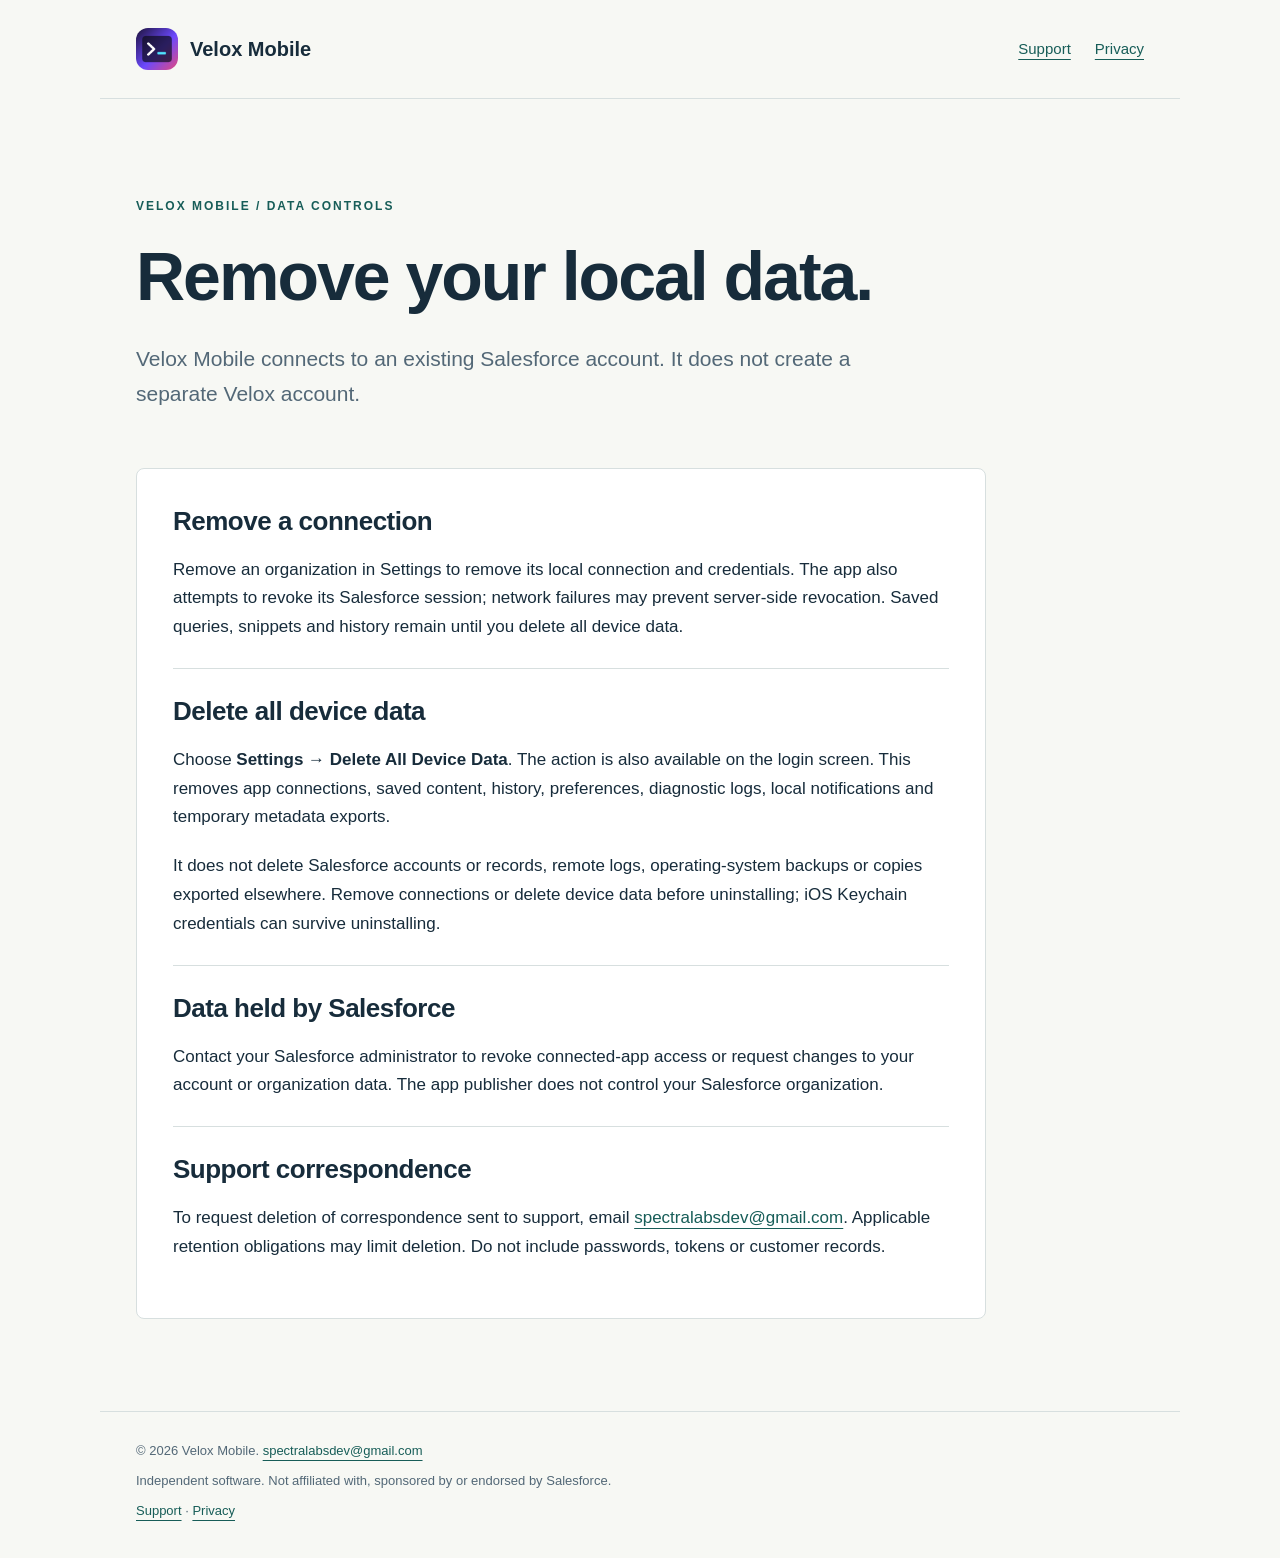
==== docs/data-deletion/index.html @ 3cc30a09 "Publish public documentation, support and privacy pages" ====
<!doctype html>
<html lang="en"><head><meta charset="utf-8"><meta name="viewport" content="width=device-width,initial-scale=1">
<title>Remove connections and data | Velox Mobile</title><meta name="description" content="How to remove local Velox Mobile connections, saved content and support correspondence.">
<link rel="canonical" href="https://spectralabsdev.github.io/velox-mobile/data-deletion/"><link rel="stylesheet" href="../style.css"></head>
<body><a class="skip" href="#main">Skip to content</a>
<header><a class="brand" href="../"><img src="../icon.png" width="42" height="42" alt="">Velox Mobile</a><nav aria-label="Main"><a href="../support/">Support</a><a href="../privacy/">Privacy</a></nav></header>
<main id="main"><div class="hero"><span class="eyebrow">Velox Mobile / Data controls</span><h1>Remove your local data.</h1><p class="intro">Velox Mobile connects to an existing Salesforce account. It does not create a separate Velox account.</p></div><article><section><h2>Remove a connection</h2><p>Remove an organization in Settings to remove its local connection and credentials. The app also attempts to revoke its Salesforce session; network failures may prevent server-side revocation. Saved queries, snippets and history remain until you delete all device data.</p></section><section><h2>Delete all device data</h2><p>Choose <strong>Settings → Delete All Device Data</strong>. The action is also available on the login screen. This removes app connections, saved content, history, preferences, diagnostic logs, local notifications and temporary metadata exports.</p><p>It does not delete Salesforce accounts or records, remote logs, operating-system backups or copies exported elsewhere. Remove connections or delete device data before uninstalling; iOS Keychain credentials can survive uninstalling.</p></section><section><h2>Data held by Salesforce</h2><p>Contact your Salesforce administrator to revoke connected-app access or request changes to your account or organization data. The app publisher does not control your Salesforce organization.</p></section><section><h2>Support correspondence</h2><p>To request deletion of correspondence sent to support, email <a href="mailto:spectralabsdev@gmail.com">spectralabsdev@gmail.com</a>. Applicable retention obligations may limit deletion. Do not include passwords, tokens or customer records.</p></section></article></main><footer><p>© 2026 Velox Mobile. <a href="mailto:spectralabsdev@gmail.com">spectralabsdev@gmail.com</a></p><p>Independent software. Not affiliated with, sponsored by or endorsed by Salesforce.</p><p><a href="../support/">Support</a> · <a href="../privacy/">Privacy</a></p></footer></body></html>
---- docs/style.css ----
:root{color-scheme:light;--ink:#172c3b;--muted:#536877;--accent:#175d58;--line:#d7dfdf;--paper:#f7f8f4}
*{box-sizing:border-box}body{margin:0;background:var(--paper);color:var(--ink);font:17px/1.7 -apple-system,BlinkMacSystemFont,"Segoe UI",sans-serif}
a{color:var(--accent);text-underline-offset:5px}a:hover{text-decoration-thickness:2px}a:focus-visible{outline:3px solid #b7682e;outline-offset:6px}
header,main,footer{max-width:1080px;margin:auto;padding:28px 36px}header{display:flex;align-items:center;justify-content:space-between;gap:24px;border-bottom:1px solid var(--line)}
.brand{font-size:20px;font-weight:750;text-decoration:none;color:var(--ink);display:flex;gap:12px;align-items:center}.brand img{border-radius:12px}nav{display:flex;flex-wrap:wrap;gap:24px;font-size:15px}
.hero{padding:64px 0 36px;max-width:850px}.eyebrow{font-size:12px;letter-spacing:2px;font-weight:750;text-transform:uppercase;color:var(--accent)}
h1{font-size:clamp(38px,6vw,68px);line-height:1.07;letter-spacing:-2px;font-weight:650;margin:20px 0 28px}h2{font-size:26px;line-height:1.25;letter-spacing:-.5px;margin:0 0 18px}h3{font-size:19px}
p{margin:0 0 20px}.intro{font-size:21px;color:var(--muted);max-width:760px}.meta{font-size:14px;color:var(--muted)}.status{display:inline-block;border:1px solid var(--line);border-radius:30px;padding:5px 14px;font-size:13px;font-weight:650;background:#edf1e9}
.grid{display:grid;grid-template-columns:1fr 1fr;gap:28px;margin:28px 0 44px}.card{padding:30px 0;border-top:2px solid var(--ink)}.card .number{font:12px ui-monospace,monospace;color:var(--muted);display:block;margin-bottom:24px}
.button{display:inline-block;padding:12px 21px;background:var(--accent);color:white;text-decoration:none;border-radius:5px;font-weight:650}.button:hover{background:#104b47;color:white}
article{max-width:850px;background:#fff;border:1px solid var(--line);padding:36px;border-radius:8px}article section+section{border-top:1px solid var(--line);padding-top:26px;margin-top:26px}li{margin:8px 0}
aside{padding:20px 24px;border-left:3px solid var(--accent);background:#edf1e9;margin:26px 0}.actions{display:flex;gap:20px;align-items:center;flex-wrap:wrap;margin-top:26px}
footer{font-size:13px;color:var(--muted);border-top:1px solid var(--line);margin-top:64px}footer p{margin:0 0 8px}.skip{position:absolute;left:-10000px}.skip:focus{left:20px;top:12px;background:white;padding:10px;z-index:3}
@media(max-width:650px){header{align-items:flex-start;flex-direction:column;gap:16px}header,main,footer{padding:22px}.hero{padding:38px 0 20px}h1{letter-spacing:-1px}.grid{grid-template-columns:1fr;gap:0}article{padding:23px}.intro{font-size:19px}nav{gap:18px}}
@media(prefers-reduced-motion:no-preference){html{scroll-behavior:smooth}}
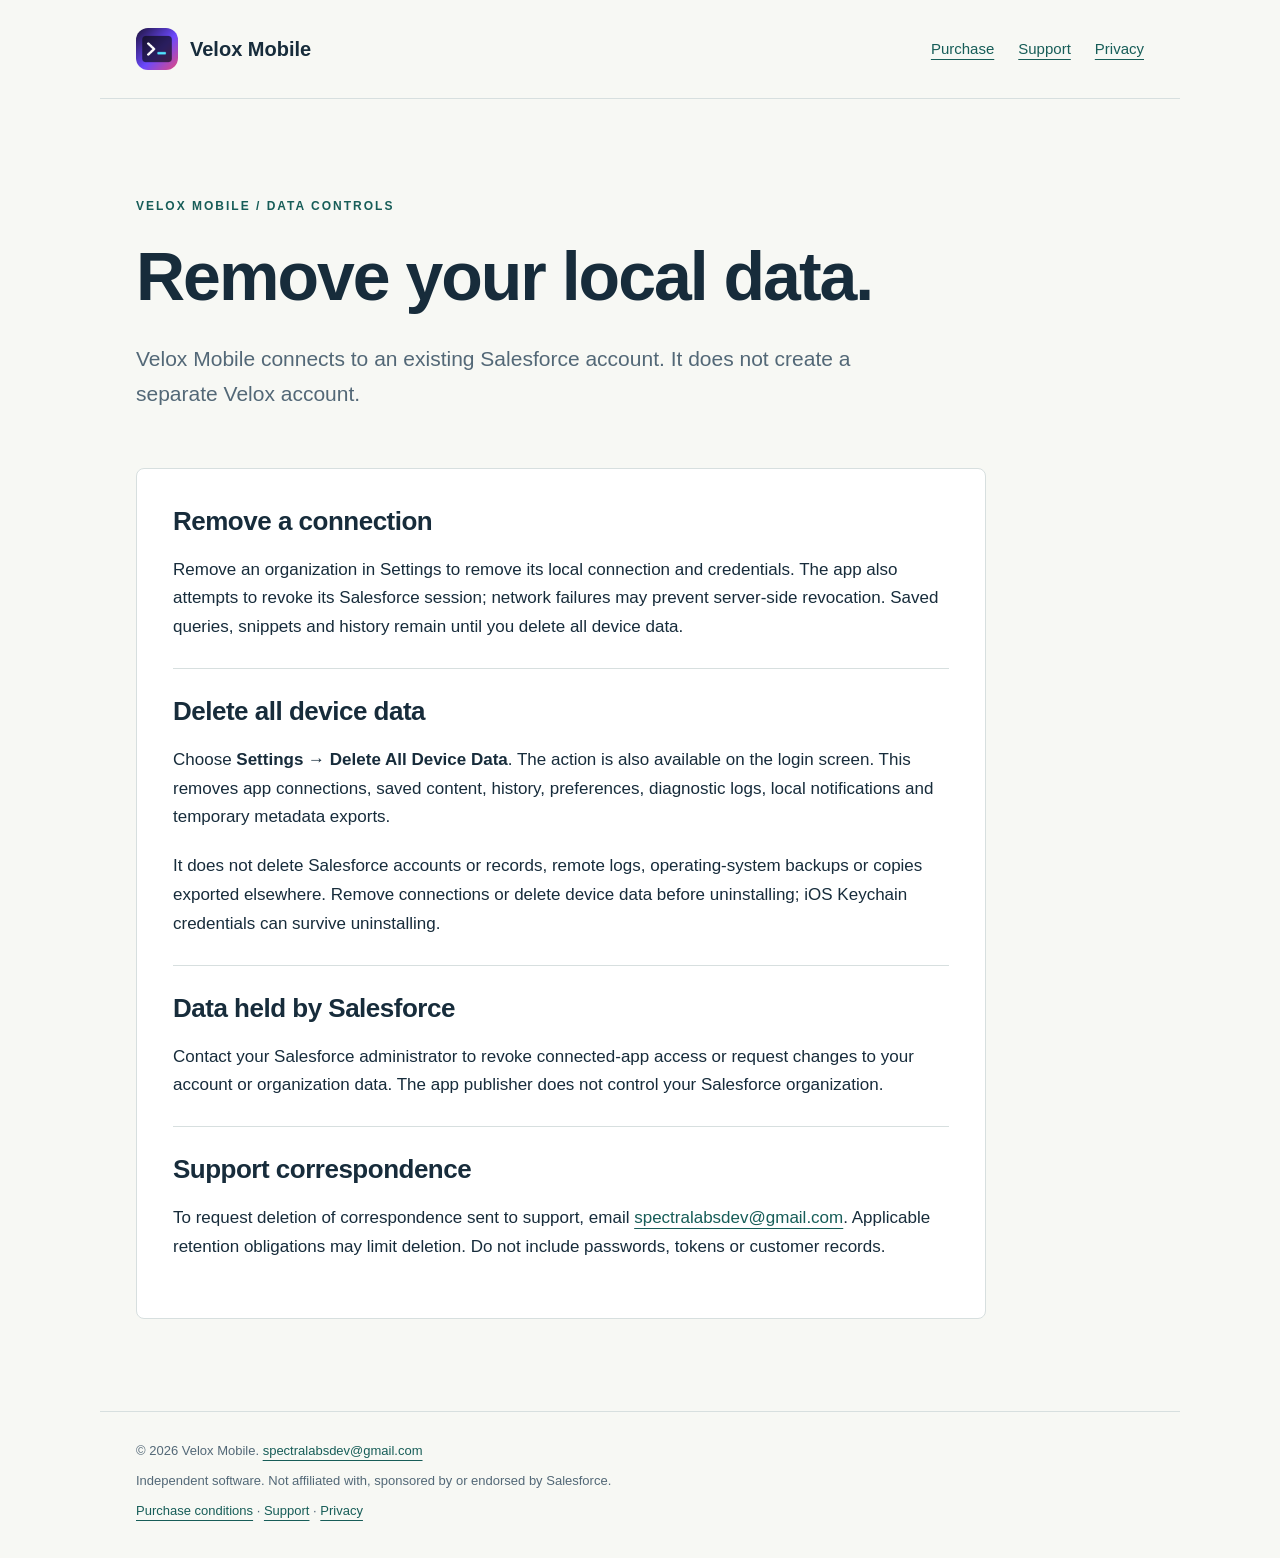
==== commit ba65092e: "Clarify one-time purchase, included maintenance and optional paid features" ====
--- a/docs/data-deletion/index.html
+++ b/docs/data-deletion/index.html
@@ -3,5 +3,5 @@
 <title>Remove connections and data | Velox Mobile</title><meta name="description" content="How to remove local Velox Mobile connections, saved content and support correspondence.">
 <link rel="canonical" href="https://spectralabsdev.github.io/velox-mobile/data-deletion/"><link rel="stylesheet" href="../style.css"></head>
 <body><a class="skip" href="#main">Skip to content</a>
-<header><a class="brand" href="../"><img src="../icon.png" width="42" height="42" alt="">Velox Mobile</a><nav aria-label="Main"><a href="../support/">Support</a><a href="../privacy/">Privacy</a></nav></header>
-<main id="main"><div class="hero"><span class="eyebrow">Velox Mobile / Data controls</span><h1>Remove your local data.</h1><p class="intro">Velox Mobile connects to an existing Salesforce account. It does not create a separate Velox account.</p></div><article><section><h2>Remove a connection</h2><p>Remove an organization in Settings to remove its local connection and credentials. The app also attempts to revoke its Salesforce session; network failures may prevent server-side revocation. Saved queries, snippets and history remain until you delete all device data.</p></section><section><h2>Delete all device data</h2><p>Choose <strong>Settings → Delete All Device Data</strong>. The action is also available on the login screen. This removes app connections, saved content, history, preferences, diagnostic logs, local notifications and temporary metadata exports.</p><p>It does not delete Salesforce accounts or records, remote logs, operating-system backups or copies exported elsewhere. Remove connections or delete device data before uninstalling; iOS Keychain credentials can survive uninstalling.</p></section><section><h2>Data held by Salesforce</h2><p>Contact your Salesforce administrator to revoke connected-app access or request changes to your account or organization data. The app publisher does not control your Salesforce organization.</p></section><section><h2>Support correspondence</h2><p>To request deletion of correspondence sent to support, email <a href="mailto:spectralabsdev@gmail.com">spectralabsdev@gmail.com</a>. Applicable retention obligations may limit deletion. Do not include passwords, tokens or customer records.</p></section></article></main><footer><p>© 2026 Velox Mobile. <a href="mailto:spectralabsdev@gmail.com">spectralabsdev@gmail.com</a></p><p>Independent software. Not affiliated with, sponsored by or endorsed by Salesforce.</p><p><a href="../support/">Support</a> · <a href="../privacy/">Privacy</a></p></footer></body></html>+<header><a class="brand" href="../"><img src="../icon.png" width="42" height="42" alt="">Velox Mobile</a><nav aria-label="Main"><a href="../purchase/">Purchase</a><a href="../support/">Support</a><a href="../privacy/">Privacy</a></nav></header>
+<main id="main"><div class="hero"><span class="eyebrow">Velox Mobile / Data controls</span><h1>Remove your local data.</h1><p class="intro">Velox Mobile connects to an existing Salesforce account. It does not create a separate Velox account.</p></div><article><section><h2>Remove a connection</h2><p>Remove an organization in Settings to remove its local connection and credentials. The app also attempts to revoke its Salesforce session; network failures may prevent server-side revocation. Saved queries, snippets and history remain until you delete all device data.</p></section><section><h2>Delete all device data</h2><p>Choose <strong>Settings → Delete All Device Data</strong>. The action is also available on the login screen. This removes app connections, saved content, history, preferences, diagnostic logs, local notifications and temporary metadata exports.</p><p>It does not delete Salesforce accounts or records, remote logs, operating-system backups or copies exported elsewhere. Remove connections or delete device data before uninstalling; iOS Keychain credentials can survive uninstalling.</p></section><section><h2>Data held by Salesforce</h2><p>Contact your Salesforce administrator to revoke connected-app access or request changes to your account or organization data. The app publisher does not control your Salesforce organization.</p></section><section><h2>Support correspondence</h2><p>To request deletion of correspondence sent to support, email <a href="mailto:spectralabsdev@gmail.com">spectralabsdev@gmail.com</a>. Applicable retention obligations may limit deletion. Do not include passwords, tokens or customer records.</p></section></article></main><footer><p>© 2026 Velox Mobile. <a href="mailto:spectralabsdev@gmail.com">spectralabsdev@gmail.com</a></p><p>Independent software. Not affiliated with, sponsored by or endorsed by Salesforce.</p><p><a href="../purchase/">Purchase conditions</a> · <a href="../support/">Support</a> · <a href="../privacy/">Privacy</a></p></footer></body></html>
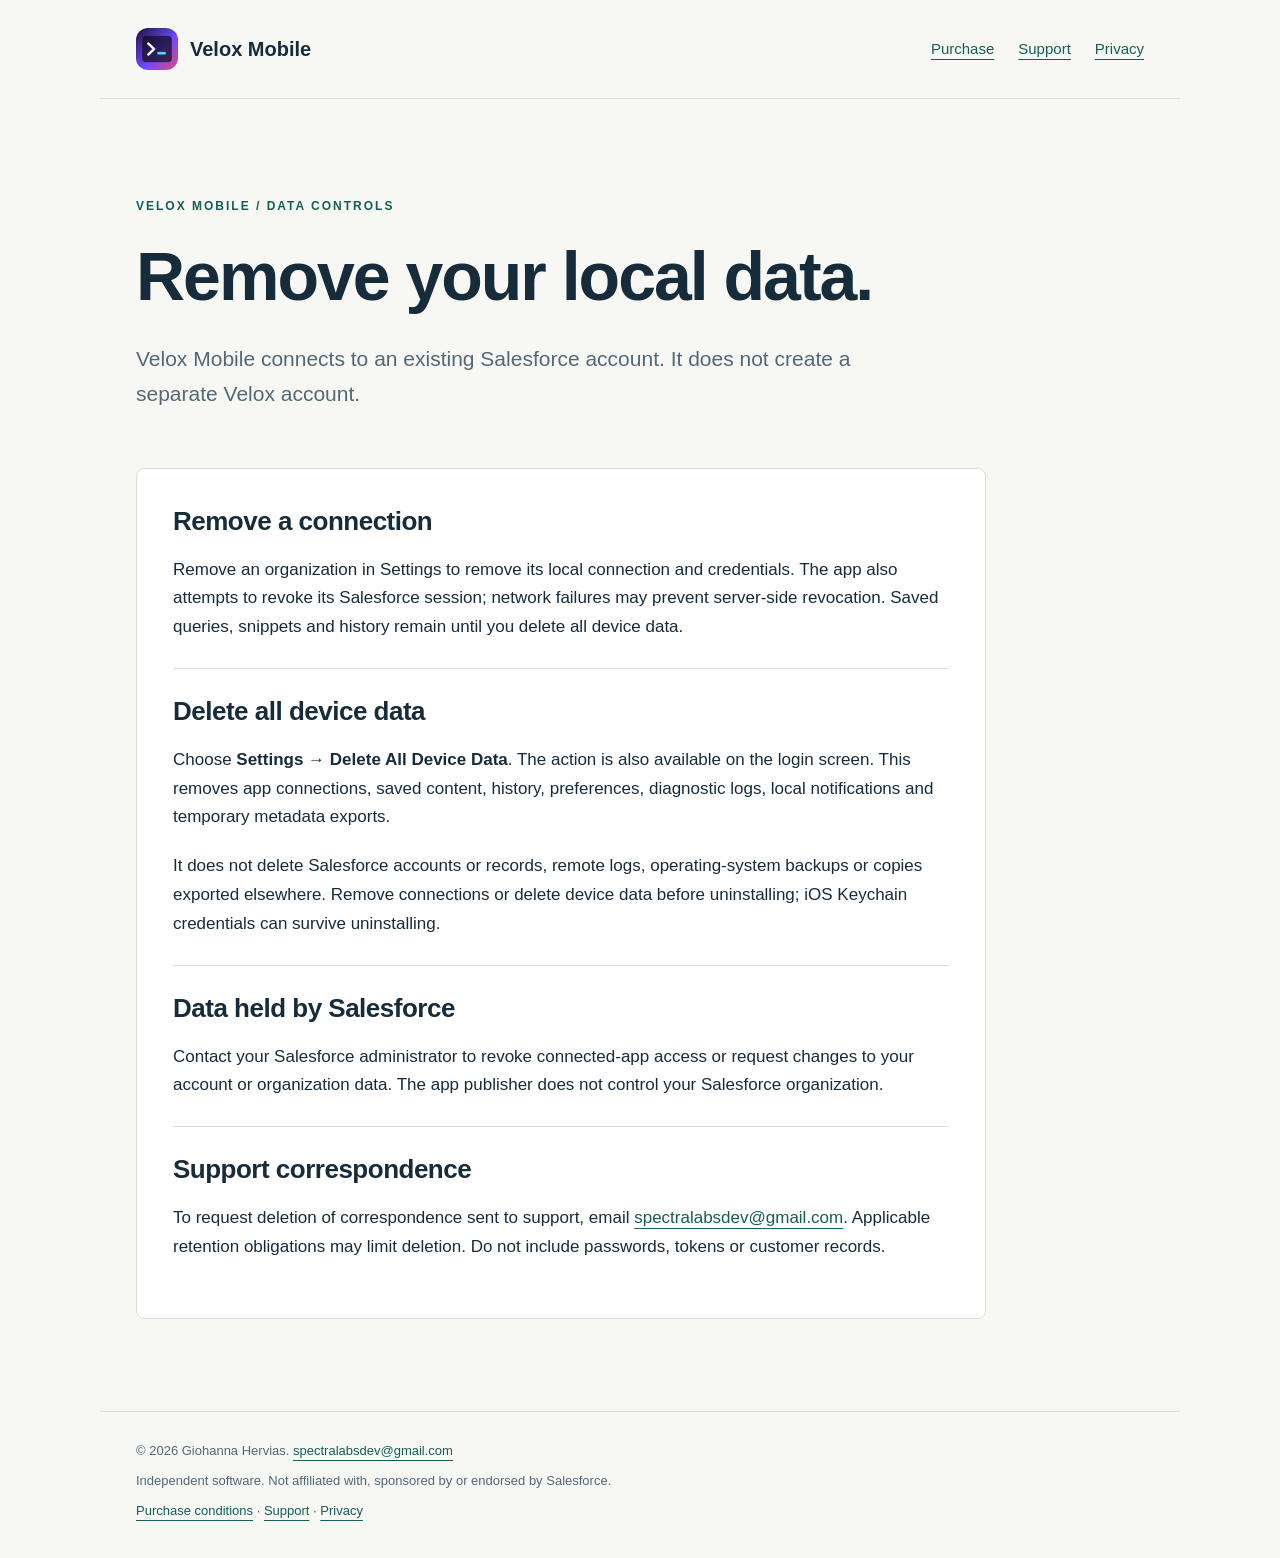
==== commit e412bdca: "Use public publisher name in website copyright" ====
--- a/docs/data-deletion/index.html
+++ b/docs/data-deletion/index.html
@@ -4,4 +4,4 @@
 <link rel="canonical" href="https://spectralabsdev.github.io/velox-mobile/data-deletion/"><link rel="stylesheet" href="../style.css"></head>
 <body><a class="skip" href="#main">Skip to content</a>
 <header><a class="brand" href="../"><img src="../icon.png" width="42" height="42" alt="">Velox Mobile</a><nav aria-label="Main"><a href="../purchase/">Purchase</a><a href="../support/">Support</a><a href="../privacy/">Privacy</a></nav></header>
-<main id="main"><div class="hero"><span class="eyebrow">Velox Mobile / Data controls</span><h1>Remove your local data.</h1><p class="intro">Velox Mobile connects to an existing Salesforce account. It does not create a separate Velox account.</p></div><article><section><h2>Remove a connection</h2><p>Remove an organization in Settings to remove its local connection and credentials. The app also attempts to revoke its Salesforce session; network failures may prevent server-side revocation. Saved queries, snippets and history remain until you delete all device data.</p></section><section><h2>Delete all device data</h2><p>Choose <strong>Settings → Delete All Device Data</strong>. The action is also available on the login screen. This removes app connections, saved content, history, preferences, diagnostic logs, local notifications and temporary metadata exports.</p><p>It does not delete Salesforce accounts or records, remote logs, operating-system backups or copies exported elsewhere. Remove connections or delete device data before uninstalling; iOS Keychain credentials can survive uninstalling.</p></section><section><h2>Data held by Salesforce</h2><p>Contact your Salesforce administrator to revoke connected-app access or request changes to your account or organization data. The app publisher does not control your Salesforce organization.</p></section><section><h2>Support correspondence</h2><p>To request deletion of correspondence sent to support, email <a href="mailto:spectralabsdev@gmail.com">spectralabsdev@gmail.com</a>. Applicable retention obligations may limit deletion. Do not include passwords, tokens or customer records.</p></section></article></main><footer><p>© 2026 Velox Mobile. <a href="mailto:spectralabsdev@gmail.com">spectralabsdev@gmail.com</a></p><p>Independent software. Not affiliated with, sponsored by or endorsed by Salesforce.</p><p><a href="../purchase/">Purchase conditions</a> · <a href="../support/">Support</a> · <a href="../privacy/">Privacy</a></p></footer></body></html>+<main id="main"><div class="hero"><span class="eyebrow">Velox Mobile / Data controls</span><h1>Remove your local data.</h1><p class="intro">Velox Mobile connects to an existing Salesforce account. It does not create a separate Velox account.</p></div><article><section><h2>Remove a connection</h2><p>Remove an organization in Settings to remove its local connection and credentials. The app also attempts to revoke its Salesforce session; network failures may prevent server-side revocation. Saved queries, snippets and history remain until you delete all device data.</p></section><section><h2>Delete all device data</h2><p>Choose <strong>Settings → Delete All Device Data</strong>. The action is also available on the login screen. This removes app connections, saved content, history, preferences, diagnostic logs, local notifications and temporary metadata exports.</p><p>It does not delete Salesforce accounts or records, remote logs, operating-system backups or copies exported elsewhere. Remove connections or delete device data before uninstalling; iOS Keychain credentials can survive uninstalling.</p></section><section><h2>Data held by Salesforce</h2><p>Contact your Salesforce administrator to revoke connected-app access or request changes to your account or organization data. The app publisher does not control your Salesforce organization.</p></section><section><h2>Support correspondence</h2><p>To request deletion of correspondence sent to support, email <a href="mailto:spectralabsdev@gmail.com">spectralabsdev@gmail.com</a>. Applicable retention obligations may limit deletion. Do not include passwords, tokens or customer records.</p></section></article></main><footer><p>© 2026 Giohanna Hervias. <a href="mailto:spectralabsdev@gmail.com">spectralabsdev@gmail.com</a></p><p>Independent software. Not affiliated with, sponsored by or endorsed by Salesforce.</p><p><a href="../purchase/">Purchase conditions</a> · <a href="../support/">Support</a> · <a href="../privacy/">Privacy</a></p></footer></body></html>
